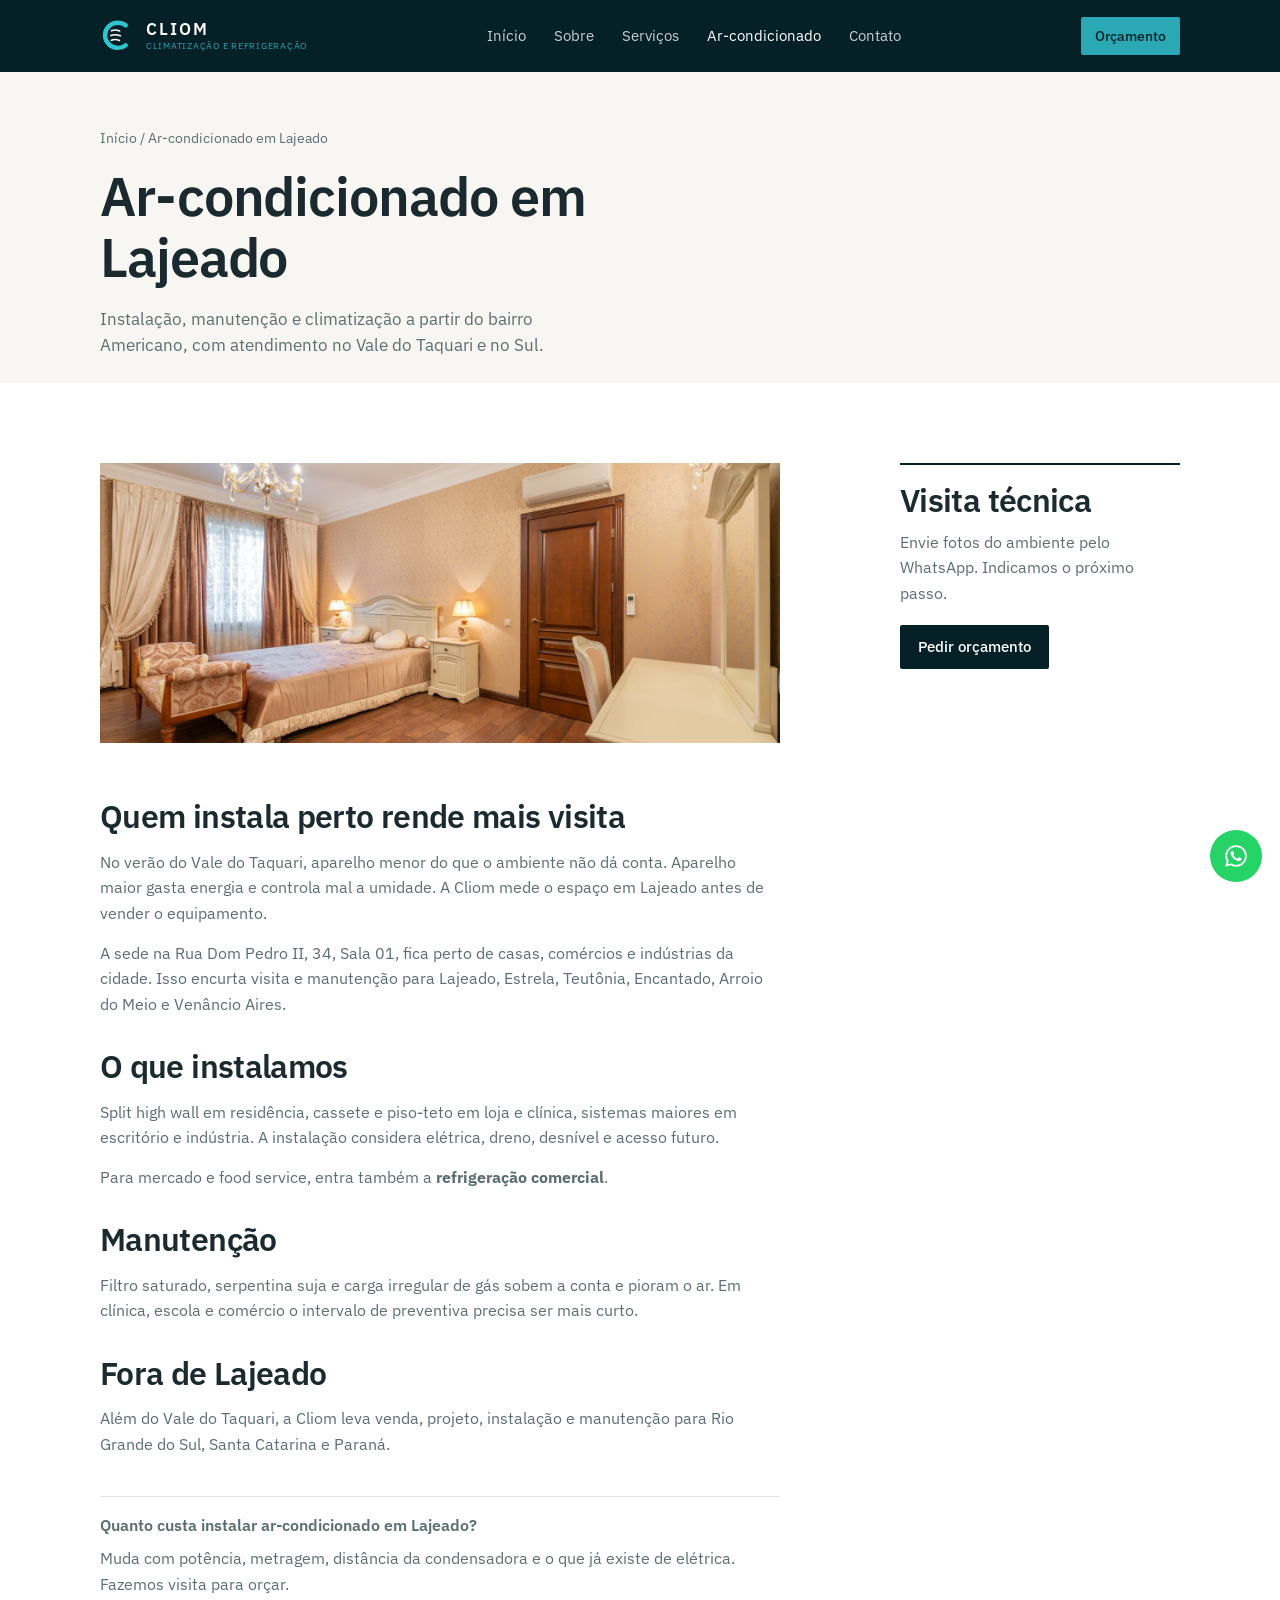
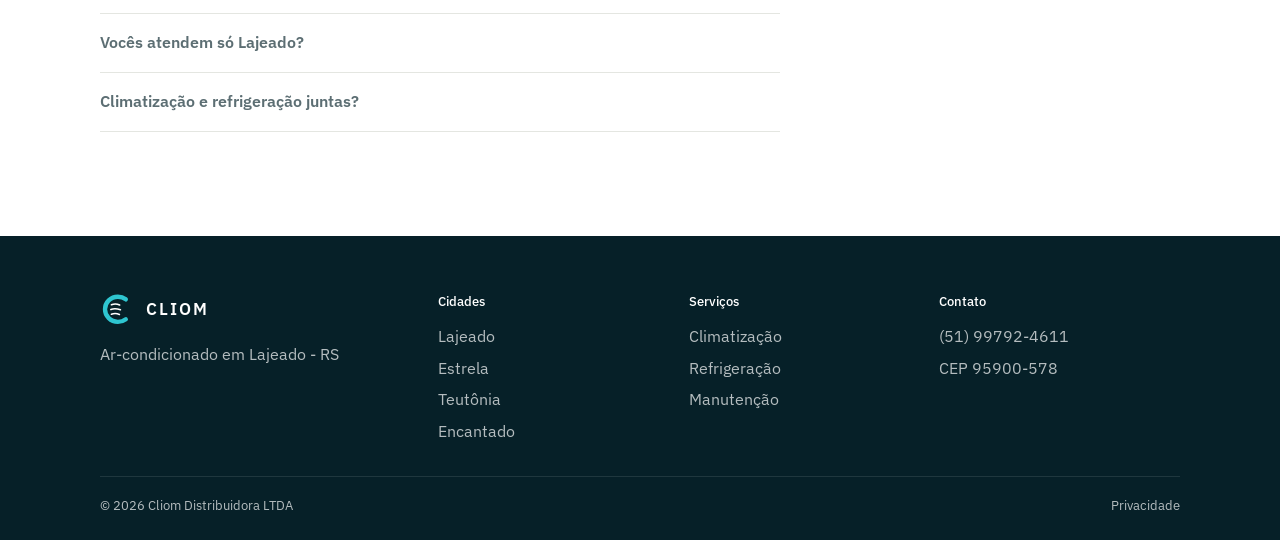
==== ar-condicionado-lajeado.html @ 46a45614 "mkfem" ====
<!DOCTYPE html>
<html lang="pt-BR">
<head>
  <meta charset="UTF-8">
  <meta name="viewport" content="width=device-width, initial-scale=1">
  <title>Ar condicionado em Lajeado - RS | Instalação e manutenção | Cliom</title>
  <meta name="description" content="Instalação e manutenção de ar-condicionado em Lajeado. A Cliom faz climatização residencial e comercial no Vale do Taquari.">
  <link rel="canonical" href="https://cliom.com.br/ar-condicionado-lajeado.html">
  <meta name="robots" content="index, follow">
  <meta name="keywords" content="ar condicionado Lajeado, climatização Lajeado, refrigeração Lajeado, instalação de ar condicionado Vale do Taquari">
  <meta name="theme-color" content="#062028">
  <meta property="og:title" content="Ar condicionado em Lajeado | Cliom">
  <meta property="og:description" content="Instalação, projeto e manutenção de ar-condicionado em Lajeado - RS.">
  <meta property="og:url" content="https://cliom.com.br/ar-condicionado-lajeado.html">
  <meta property="og:image" content="https://cliom.com.br/img/logo.jpg">
  <link rel="icon" href="img/favicon.svg" type="image/svg+xml">
  <link rel="preconnect" href="https://fonts.googleapis.com">
  <link rel="preconnect" href="https://fonts.gstatic.com" crossorigin>
  <link href="https://fonts.googleapis.com/css2?family=IBM+Plex+Sans:wght@400;500;600;700&display=swap" rel="stylesheet">
  <link rel="stylesheet" href="css/styles.css">
  <script type="application/ld+json">
  {
    "@context": "https://schema.org",
    "@type": "FAQPage",
    "mainEntity": [
      {
        "@type": "Question",
        "name": "Quanto custa instalar ar-condicionado em Lajeado?",
        "acceptedAnswer": {
          "@type": "Answer",
          "text": "Depende da potência, da metragem, da distância da condensadora e da elétrica existente. A Cliom faz visita em Lajeado para orçar."
        }
      }
    ]
  }
  </script>
</head>
<body>
  <header class="site-header" id="header">
    <div class="header-inner">
      <a class="logo" href="index.html" aria-label="Cliom, página inicial">
        <img src="img/logo.svg" alt="">
        <span class="logo-type"><strong>CLIOM</strong><span>CLIMATIZAÇÃO E REFRIGERAÇÃO</span></span>
      </a>
      <nav class="nav" aria-label="Principal">
        <a href="index.html">Início</a>
        <a href="sobre.html">Sobre</a>
        <a href="servicos.html">Serviços</a>
        <a class="active" href="ar-condicionado-lajeado.html">Ar-condicionado</a>
        <a href="contato.html">Contato</a>
      </nav>
      <div class="header-cta"><a class="btn btn-primary" href="contato.html">Orçamento</a></div>
      <button class="nav-toggle" aria-label="Abrir menu"><span></span><span></span><span></span></button>
    </div>
  </header>

  <main>
    <section class="page-hero">
      <div class="container">
        <nav class="breadcrumb"><a href="index.html">Início</a> / Ar-condicionado em Lajeado</nav>
        <h1>Ar-condicionado em Lajeado</h1>
        <p class="lead">Instalação, manutenção e climatização a partir do bairro Americano, com atendimento no Vale do Taquari e no Sul.</p>
      </div>
    </section>

    <section class="section">
      <div class="container article-layout">
        <article class="prose" data-reveal>
          <div class="photo" style="margin-bottom:24px">
            <img src="img/ac-room.jpg" alt="Ar-condicionado split em Lajeado" width="1600" height="1066" style="height:280px;object-fit:cover">
          </div>
          <h2>Quem instala perto rende mais visita</h2>
          <p>No verão do Vale do Taquari, aparelho menor do que o ambiente não dá conta. Aparelho maior gasta energia e controla mal a umidade. A Cliom mede o espaço em Lajeado antes de vender o equipamento.</p>
          <p>A sede na Rua Dom Pedro II, 34, Sala 01, fica perto de casas, comércios e indústrias da cidade. Isso encurta visita e manutenção para Lajeado, Estrela, Teutônia, Encantado, Arroio do Meio e Venâncio Aires.</p>
          <h2>O que instalamos</h2>
          <p>Split high wall em residência, cassete e piso-teto em loja e clínica, sistemas maiores em escritório e indústria. A instalação considera elétrica, dreno, desnível e acesso futuro.</p>
          <p>Para mercado e food service, entra também a <strong>refrigeração comercial</strong>.</p>
          <h2>Manutenção</h2>
          <p>Filtro saturado, serpentina suja e carga irregular de gás sobem a conta e pioram o ar. Em clínica, escola e comércio o intervalo de preventiva precisa ser mais curto.</p>
          <h2>Fora de Lajeado</h2>
          <p>Além do Vale do Taquari, a Cliom leva venda, projeto, instalação e manutenção para Rio Grande do Sul, Santa Catarina e Paraná.</p>
          <div class="faq" style="margin-top:24px">
            <details open>
              <summary>Quanto custa instalar ar-condicionado em Lajeado?</summary>
              <p>Muda com potência, metragem, distância da condensadora e o que já existe de elétrica. Fazemos visita para orçar.</p>
            </details>
            <details>
              <summary>Vocês atendem só Lajeado?</summary>
              <p>Lajeado é a base. O Vale do Taquari entra no dia a dia. O Sul entra quando o projeto pede.</p>
            </details>
            <details>
              <summary>Climatização e refrigeração juntas?</summary>
              <p>Faz sentido em comércio de alimento e indústria: um interlocutor para conforto e para frio de processo.</p>
            </details>
          </div>
        </article>
        <aside class="aside-card" data-reveal>
          <h2>Visita técnica</h2>
          <p>Envie fotos do ambiente pelo WhatsApp. Indicamos o próximo passo.</p>
          <a class="btn btn-dark" href="contato.html">Pedir orçamento</a>
        </aside>
      </div>
    </section>
  </main>

  <footer class="site-footer">
    <div class="container">
      <div class="footer-grid">
        <div>
          <a class="logo" href="index.html"><img src="img/logo.svg" alt=""><span class="logo-type"><strong>CLIOM</strong></span></a>
          <p style="margin-top:14px">Ar-condicionado em Lajeado - RS</p>
        </div>
        <div>
          <h3>Cidades</h3>
          <ul>
            <li>Lajeado</li>
            <li>Estrela</li>
            <li>Teutônia</li>
            <li>Encantado</li>
          </ul>
        </div>
        <div>
          <h3>Serviços</h3>
          <ul>
            <li><a href="servicos.html">Climatização</a></li>
            <li><a href="servicos.html">Refrigeração</a></li>
            <li><a href="servicos.html">Manutenção</a></li>
          </ul>
        </div>
        <div>
          <h3>Contato</h3>
          <ul>
            <li><a href="https://wa.me/5551997924611">(51) 99792-4611</a></li>
            <li>CEP 95900-578</li>
          </ul>
        </div>
      </div>
      <div class="footer-bottom">
        <p>© <span id="year">2026</span> Cliom Distribuidora LTDA</p>
        <a href="privacidade.html">Privacidade</a>
      </div>
    </div>
  </footer>
  <a class="wa-float" href="https://wa.me/5551997924611" target="_blank" rel="noopener" aria-label="WhatsApp da Cliom"><svg viewBox="0 0 24 24" fill="currentColor"><path d="M19.05 4.91A9.82 9.82 0 0 0 12.04 2C6.58 2 2.13 6.45 2.13 11.91c0 1.75.46 3.45 1.32 4.95L2 22l5.25-1.38a9.9 9.9 0 0 0 4.79 1.22h.01c5.46 0 9.91-4.45 9.91-9.91 0-2.65-1.03-5.14-2.91-7.02zm-7.01 15.24h-.01a8.23 8.23 0 0 1-4.19-1.15l-.3-.18-3.12.82.83-3.04-.2-.31a8.2 8.2 0 0 1-1.26-4.38c0-4.54 3.7-8.24 8.25-8.24 2.2 0 4.27.86 5.82 2.42a8.18 8.18 0 0 1 2.42 5.83c0 4.55-3.7 8.24-8.24 8.24zm4.52-6.16c-.25-.12-1.47-.72-1.7-.81-.23-.08-.39-.12-.56.12-.17.25-.64.81-.78.97-.14.17-.29.19-.54.06-.25-.12-1.05-.39-2-1.23-.74-.66-1.23-1.47-1.38-1.72-.14-.25-.02-.38.11-.51.11-.11.25-.29.37-.43.12-.14.17-.25.25-.41.08-.17.04-.31-.02-.43-.06-.12-.56-1.34-.76-1.84-.2-.48-.4-.42-.56-.42h-.48c-.17 0-.43.06-.66.31-.22.25-.87.85-.87 2.07 0 1.22.89 2.4 1.01 2.56.12.17 1.75 2.67 4.23 3.74 1.76.76 2.2.82 2.99.69.46-.08 1.47-.6 1.67-1.18.21-.58.21-1.07.14-1.18-.07-.1-.22-.16-.47-.28z"/></svg></a>
  <div class="mobile-nav" id="mobile-nav">
    <div class="mobile-panel">
      <button class="close-nav btn btn-ghost" type="button">Fechar</button>
      <nav>
        <a href="index.html">Início</a>
        <a href="sobre.html">Sobre</a>
        <a href="servicos.html">Serviços</a>
        <a href="ar-condicionado-lajeado.html">Ar-condicionado</a>
        <a href="contato.html">Contato</a>
      </nav>
    </div>
  </div>
  <script src="js/main.js"></script>
</body>
</html>
---- css/styles.css ----
:root {
  --navy: #062028;
  --navy-2: #0b303a;
  --cyan: #2aa8b3;
  --paper: #f7f6f2;
  --white: #fff;
  --ink: #1a2a2e;
  --muted: #5c6e73;
  --line: #e4e6e1;
  --header: 72px;
  --max: 1080px;
  --sans: "IBM Plex Sans", system-ui, sans-serif;
}

*,
*::before,
*::after {
  box-sizing: border-box;
  margin: 0;
  padding: 0;
}

html {
  scroll-behavior: smooth;
  scroll-padding-top: var(--header);
}

body {
  font-family: var(--sans);
  color: var(--ink);
  background: var(--white);
  line-height: 1.6;
}

img {
  max-width: 100%;
  display: block;
}

a {
  color: inherit;
  text-decoration: none;
}

button,
input,
select,
textarea {
  font: inherit;
}

button {
  cursor: pointer;
  border: 0;
  background: none;
  color: inherit;
}

ul {
  list-style: none;
}

.skip-link {
  position: absolute;
  left: 12px;
  top: -80px;
  background: var(--navy);
  color: var(--white);
  padding: 8px 12px;
  z-index: 100;
}

.skip-link:focus {
  top: 12px;
}

.container {
  width: min(calc(100% - 40px), var(--max));
  margin-inline: auto;
}

.site-header {
  position: sticky;
  top: 0;
  z-index: 50;
  height: var(--header);
  background: var(--navy);
  color: var(--white);
  transition: box-shadow 0.35s ease;
}

.site-header.scrolled {
  box-shadow: 0 8px 24px rgba(6, 32, 40, 0.28);
}

.header-inner {
  height: 100%;
  display: flex;
  align-items: center;
  justify-content: space-between;
  gap: 24px;
  width: min(calc(100% - 40px), var(--max));
  margin-inline: auto;
}

.logo {
  display: flex;
  align-items: center;
  gap: 10px;
  color: var(--white);
}

.logo img,
.logo svg {
  width: 36px;
  height: 36px;
}

.logo-type {
  display: flex;
  flex-direction: column;
  line-height: 1.05;
}

.logo-type strong {
  font-size: 1.05rem;
  letter-spacing: 0.12em;
  font-weight: 600;
}

.logo-type span {
  font-size: 0.58rem;
  letter-spacing: 0.08em;
  color: var(--cyan);
  margin-top: 3px;
}

.nav {
  display: flex;
  gap: 28px;
}

.nav a {
  color: rgba(255, 255, 255, 0.78);
  font-size: 0.92rem;
}

.nav a:hover,
.nav a.active {
  color: var(--white);
}

.header-cta .btn {
  min-height: 38px;
  padding: 0 14px;
  font-size: 0.88rem;
}

.nav-toggle {
  display: none;
  width: 40px;
  height: 40px;
  flex-direction: column;
  justify-content: center;
  align-items: center;
  gap: 5px;
}

.nav-toggle span {
  display: block;
  width: 16px;
  height: 1.5px;
  background: var(--white);
}

.btn {
  display: inline-flex;
  align-items: center;
  justify-content: center;
  min-height: 44px;
  padding: 0 18px;
  border-radius: 2px;
  font-weight: 500;
  font-size: 0.95rem;
}

.btn-primary {
  background: var(--cyan);
  color: var(--navy);
}

.btn-primary:hover {
  filter: brightness(1.05);
}

.btn-ghost {
  border: 1px solid rgba(255, 255, 255, 0.28);
  color: var(--white);
}

.btn-dark {
  background: var(--navy);
  color: var(--white);
}

.hero {
  padding: 88px 0 72px;
  background: var(--paper);
}

.hero-grid {
  display: grid;
  grid-template-columns: 1.1fr 0.9fr;
  gap: 64px;
  align-items: end;
}

.kicker {
  font-size: 0.82rem;
  color: var(--muted);
  margin-bottom: 18px;
}

h1 {
  font-size: clamp(2rem, 4.4vw, 3.4rem);
  font-weight: 600;
  line-height: 1.12;
  letter-spacing: -0.02em;
  max-width: 16ch;
}

h2 {
  font-size: clamp(1.5rem, 2.6vw, 2rem);
  font-weight: 600;
  line-height: 1.2;
  letter-spacing: -0.02em;
}

h3 {
  font-size: 1.05rem;
  font-weight: 600;
}

.lead,
.hero p {
  margin-top: 18px;
  color: var(--muted);
  max-width: 48ch;
  font-size: 1.05rem;
}

.hero-actions {
  display: flex;
  gap: 12px;
  margin-top: 28px;
}

.hero-photo {
  overflow: hidden;
}

.hero-photo img {
  width: 100%;
  height: 420px;
  object-fit: cover;
}

.section {
  padding: 80px 0;
}

.section + .section {
  padding-top: 0;
}

.rule {
  border: 0;
  border-top: 1px solid var(--line);
  margin: 0;
}

.section-head {
  margin-bottom: 36px;
  max-width: 58ch;
}

.section-head .lead {
  margin-top: 10px;
}

.service-list {
  display: grid;
  grid-template-columns: 1fr 1fr;
  gap: 0;
}

.service-list article {
  padding: 28px 32px 28px 0;
  border-top: 1px solid var(--line);
}

.service-list article:nth-child(-n + 2) {
  border-top: 0;
}

.service-list article:nth-child(odd) {
  padding-right: 40px;
}

.service-list article:nth-child(even) {
  padding-left: 40px;
  border-left: 1px solid var(--line);
}

.service-list p {
  color: var(--muted);
  margin-top: 8px;
}

.work {
  display: grid;
  grid-template-columns: 1fr 1fr;
  gap: 36px 32px;
}

.work article p {
  color: var(--muted);
  margin-top: 8px;
}

.photo {
  overflow: hidden;
  margin-bottom: 14px;
  background: var(--paper);
}

.photo img,
.work img {
  width: 100%;
  height: 240px;
  object-fit: cover;
  display: block;
}

.split {
  display: grid;
  grid-template-columns: 1fr 1fr;
  gap: 56px;
  align-items: center;
}

.split .media,
.service-block .media {
  overflow: hidden;
}

.split img,
.split .media img {
  width: 100%;
  height: 380px;
  object-fit: cover;
  object-position: center 30%;
}

.meta {
  font-size: 0.88rem;
  color: var(--muted);
  margin-top: 16px;
}

.process {
  display: grid;
  grid-template-columns: repeat(4, 1fr);
  gap: 24px;
}

.process article {
  padding-top: 16px;
  border-top: 2px solid var(--navy);
}

.process p {
  color: var(--muted);
  margin-top: 8px;
  font-size: 0.95rem;
}

.cities {
  color: var(--muted);
  line-height: 1.8;
  max-width: 62ch;
}

.faq {
  max-width: 760px;
}

.faq details {
  border-top: 1px solid var(--line);
  padding: 16px 0;
}

.faq details:last-child {
  border-bottom: 1px solid var(--line);
}

.faq summary {
  cursor: pointer;
  font-weight: 600;
  list-style: none;
}

.faq summary::-webkit-details-marker {
  display: none;
}

.faq details p {
  color: var(--muted);
  margin-top: 8px;
}

.page-hero {
  padding: 56px 0 24px;
  background: var(--paper);
}

.breadcrumb {
  font-size: 0.85rem;
  color: var(--muted);
  margin-bottom: 16px;
}

.breadcrumb a:hover {
  color: var(--cyan);
}

.legal-grid {
  display: grid;
  grid-template-columns: 1fr 1fr;
  gap: 1px;
  background: var(--line);
  border: 1px solid var(--line);
  margin-top: 40px;
}

.legal-item {
  background: var(--white);
  padding: 18px 20px;
}

.legal-item span {
  display: block;
  font-size: 0.75rem;
  color: var(--muted);
  margin-bottom: 4px;
}

.timeline {
  margin-top: 36px;
}

.timeline-item {
  display: grid;
  grid-template-columns: 140px 1fr;
  gap: 20px;
  padding: 16px 0;
  border-top: 1px solid var(--line);
}

.timeline-item strong {
  color: var(--navy);
}

.service-block {
  display: grid;
  grid-template-columns: 1fr 1fr;
  gap: 48px;
  align-items: center;
  padding: 48px 0;
  border-top: 1px solid var(--line);
}

.service-block img,
.service-block .media img {
  width: 100%;
  height: 300px;
  object-fit: cover;
}

.contact-grid {
  display: grid;
  grid-template-columns: 0.85fr 1.15fr;
  gap: 48px;
}

.contact-list {
  display: grid;
  gap: 16px;
  margin-top: 20px;
}

.contact-list p,
.contact-list a {
  color: var(--muted);
}

.contact-list strong {
  display: block;
  color: var(--ink);
  margin-bottom: 2px;
}

.form {
  display: grid;
  gap: 14px;
}

.form-row {
  display: grid;
  grid-template-columns: 1fr 1fr;
  gap: 14px;
}

label {
  display: grid;
  gap: 6px;
  font-size: 0.86rem;
  font-weight: 500;
}

input,
select,
textarea {
  width: 100%;
  border: 1px solid var(--line);
  border-radius: 2px;
  padding: 12px 14px;
  background: var(--white);
  outline: none;
}

input:focus,
select:focus,
textarea:focus {
  border-color: var(--cyan);
}

textarea {
  min-height: 120px;
  resize: vertical;
}

.map-wrap {
  margin-top: 48px;
  border: 1px solid var(--line);
}

.map-wrap iframe {
  width: 100%;
  height: 320px;
  border: 0;
  display: block;
}

.article-layout {
  display: grid;
  grid-template-columns: 1fr 280px;
  gap: 56px;
  align-items: start;
}

.prose {
  display: grid;
  gap: 14px;
  color: var(--muted);
  max-width: 68ch;
}

.prose h2,
.prose h3 {
  color: var(--ink);
  margin-top: 16px;
}

.prose a {
  color: var(--cyan);
}

.aside-card {
  position: sticky;
  top: 96px;
  padding-top: 16px;
  border-top: 2px solid var(--navy);
}

.aside-card p {
  color: var(--muted);
  margin: 10px 0 18px;
}

.site-footer {
  background: var(--navy);
  color: rgba(255, 255, 255, 0.7);
  padding: 56px 0 24px;
  margin-top: 24px;
}

.footer-grid {
  display: grid;
  grid-template-columns: 1.4fr 1fr 1fr 1.1fr;
  gap: 32px;
  padding-bottom: 32px;
  border-bottom: 1px solid rgba(255, 255, 255, 0.1);
}

.site-footer h3 {
  color: var(--white);
  margin-bottom: 12px;
  font-size: 0.8rem;
  font-weight: 500;
}

.site-footer a:hover {
  color: var(--white);
}

.site-footer li + li {
  margin-top: 6px;
}

.footer-bottom {
  display: flex;
  justify-content: space-between;
  gap: 12px;
  flex-wrap: wrap;
  padding-top: 18px;
  font-size: 0.82rem;
}

.wa-float {
  position: fixed;
  right: 18px;
  bottom: 18px;
  z-index: 40;
  width: 52px;
  height: 52px;
  border-radius: 50%;
  background: #25d366;
  color: var(--white);
  display: grid;
  place-items: center;
}

.wa-float svg {
  width: 26px;
  height: 26px;
}

.mobile-nav {
  position: fixed;
  inset: 0;
  background: rgba(6, 32, 40, 0.4);
  z-index: 80;
  opacity: 0;
  pointer-events: none;
}

.mobile-nav.open {
  opacity: 1;
  pointer-events: auto;
}

.mobile-panel {
  position: absolute;
  right: 0;
  top: 0;
  bottom: 0;
  width: min(84vw, 340px);
  background: var(--navy);
  color: var(--white);
  padding: 24px;
  display: flex;
  flex-direction: column;
  gap: 20px;
}

.mobile-panel nav {
  display: grid;
  gap: 14px;
  font-size: 1.15rem;
}

@media (max-width: 900px) {
  .nav,
  .header-cta {
    display: none;
  }

  .nav-toggle {
    display: flex;
  }

  .hero-grid,
  .service-list,
  .work,
  .split,
  .process,
  .legal-grid,
  .service-block,
  .contact-grid,
  .article-layout,
  .footer-grid,
  .form-row,
  .timeline-item {
    grid-template-columns: 1fr;
  }

  .service-list article,
  .service-list article:nth-child(odd),
  .service-list article:nth-child(even) {
    padding: 22px 0;
    border-left: 0;
    border-top: 1px solid var(--line);
  }

  .hero-photo img,
  .split img,
  .split .media img,
  .service-block img,
  .service-block .media img {
    height: 260px;
  }

  .logo-type span {
    display: none;
  }
}

@media (max-width: 640px) {
  .container,
  .header-inner {
    width: min(calc(100% - 28px), var(--max));
  }

  .hero,
  .section {
    padding: 56px 0;
  }

  .section + .section {
    padding-top: 0;
  }
}

[data-reveal] {
  opacity: 0;
  transform: translateY(28px);
  transition: opacity 0.7s ease, transform 0.7s ease;
  transition-delay: var(--d, 0s);
}

[data-reveal].is-visible {
  opacity: 1;
  transform: none;
}

[data-reveal] .photo img,
.split[data-reveal] img,
.service-block[data-reveal] img {
  transform: scale(1.06);
  transition: transform 1.1s ease;
}

[data-reveal].is-visible .photo img,
[data-reveal].is-visible img {
  transform: none;
}

.hero-copy,
.hero-photo {
  opacity: 0;
  transform: translateY(20px);
  animation: rise 0.8s ease forwards;
}

.hero-photo {
  animation-delay: 0.12s;
}

@keyframes rise {
  to {
    opacity: 1;
    transform: none;
  }
}

@media (prefers-reduced-motion: reduce) {
  html {
    scroll-behavior: auto;
  }

  [data-reveal],
  [data-reveal] img,
  .hero-copy,
  .hero-photo {
    opacity: 1;
    transform: none;
    animation: none;
    transition: none;
  }
}
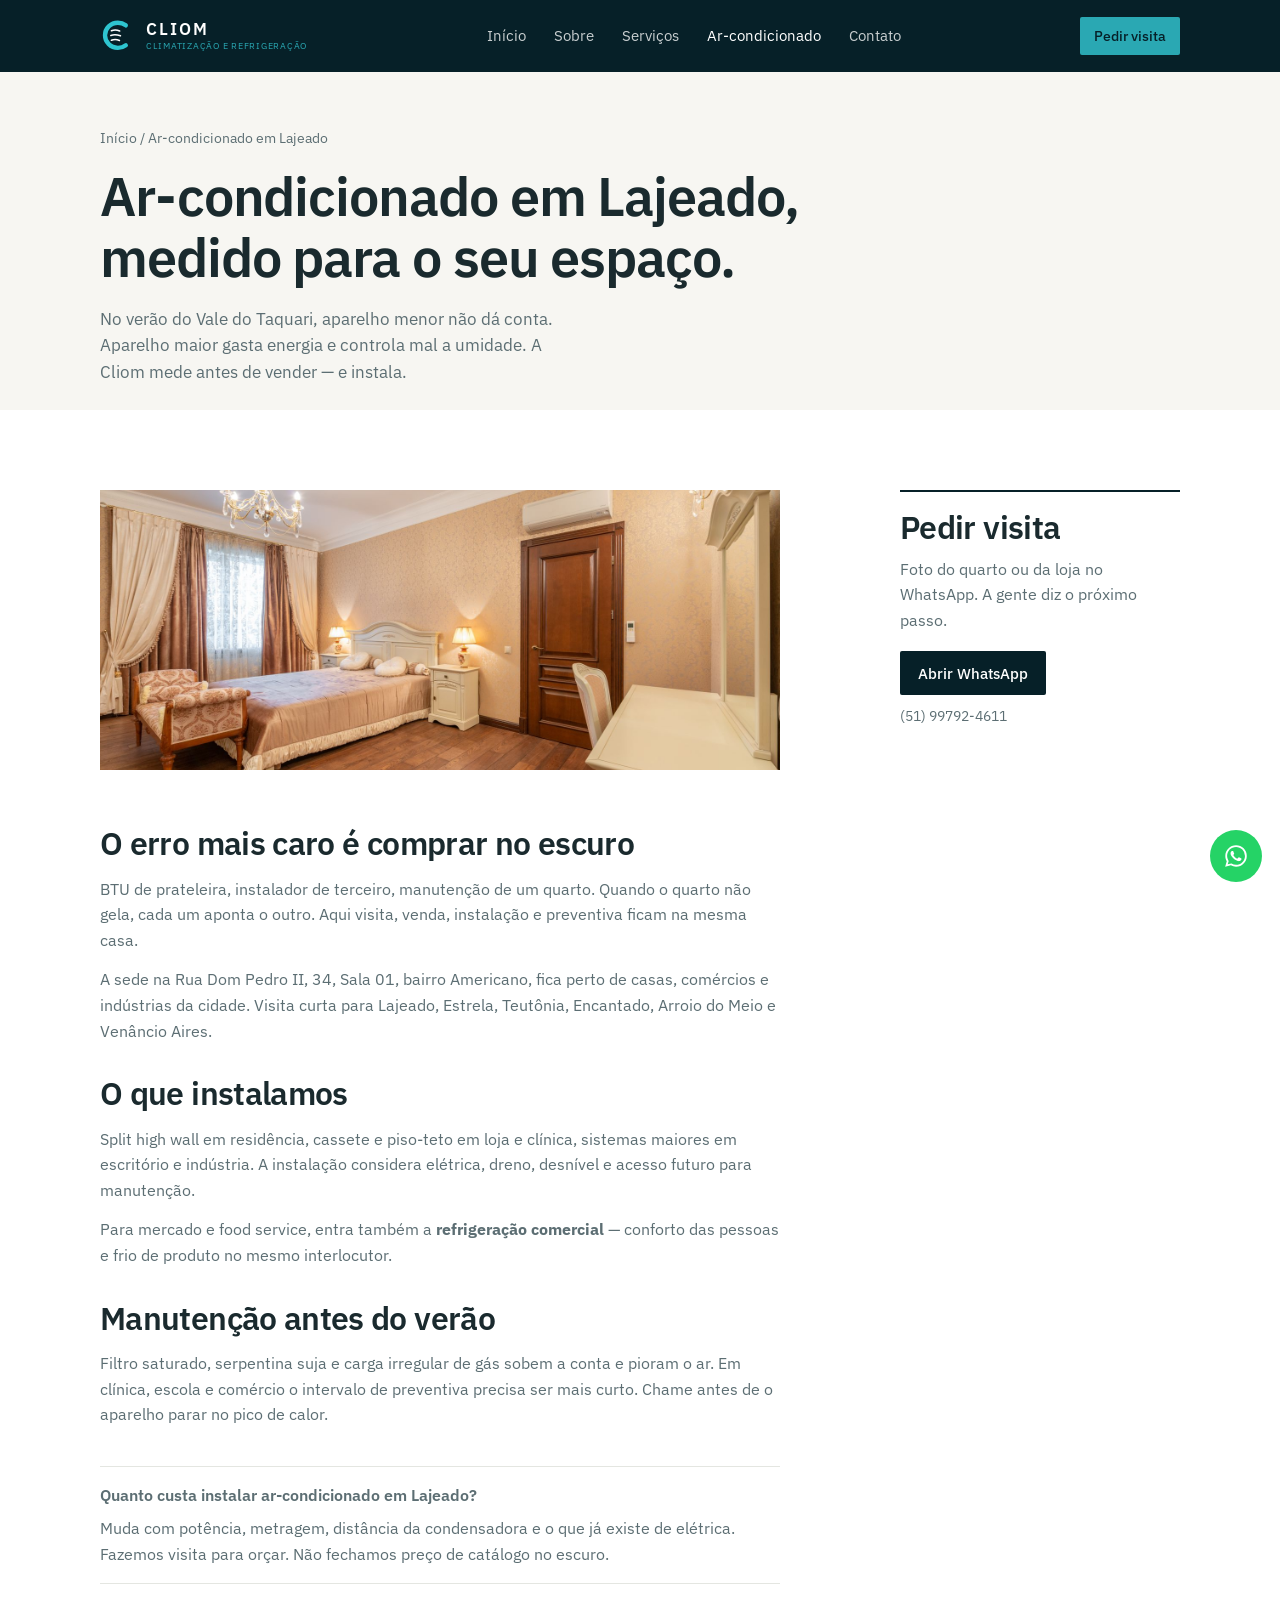
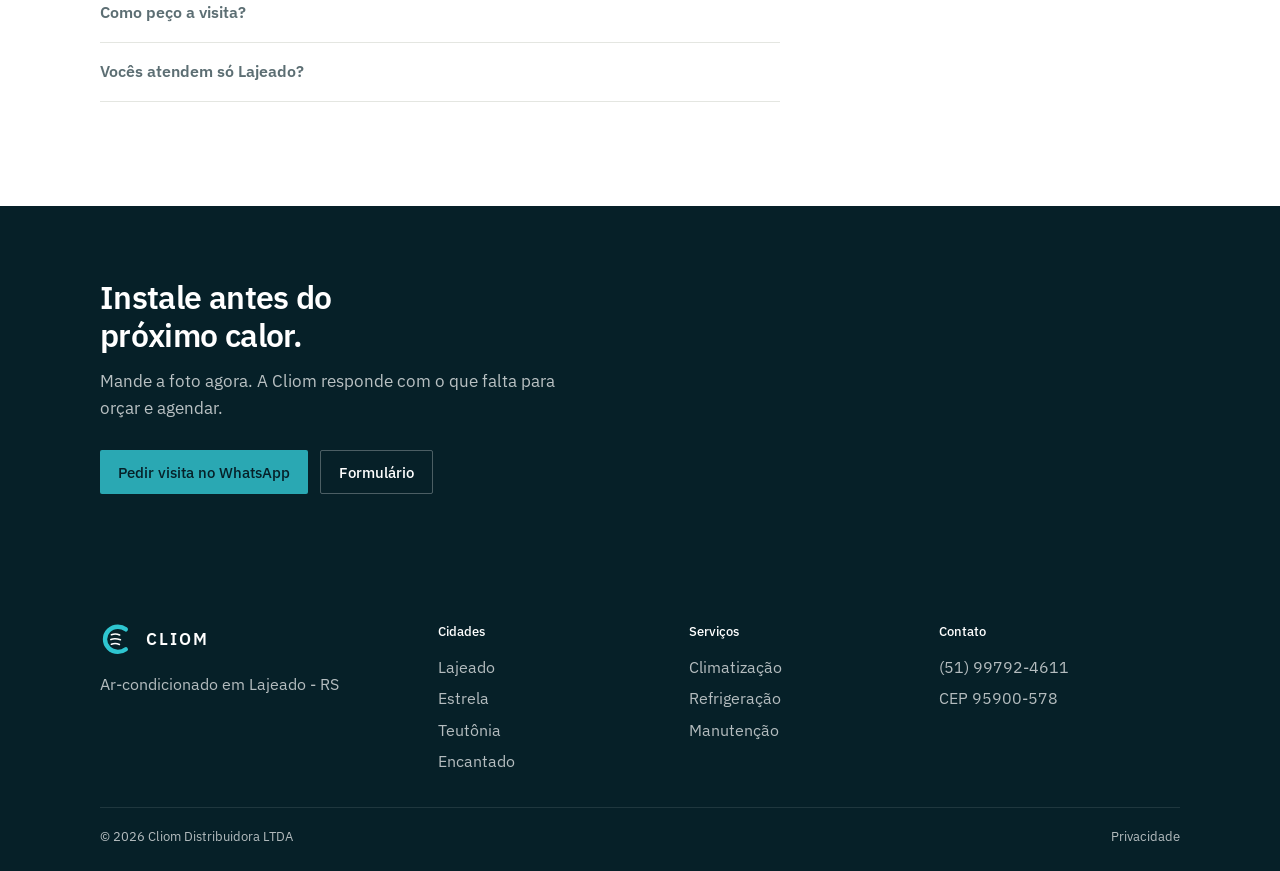
==== commit 7a4a8c35: "Reescreve o site para converter visita no WhatsApp e remove CNAE e atuação do Sobre. Co-authored-by:" ====
--- a/ar-condicionado-lajeado.html
+++ b/ar-condicionado-lajeado.html
@@ -4,13 +4,13 @@
   <meta charset="UTF-8">
   <meta name="viewport" content="width=device-width, initial-scale=1">
   <title>Ar condicionado em Lajeado - RS | Instalação e manutenção | Cliom</title>
-  <meta name="description" content="Instalação e manutenção de ar-condicionado em Lajeado. A Cliom faz climatização residencial e comercial no Vale do Taquari.">
+  <meta name="description" content="Instale ar-condicionado em Lajeado com visita técnica. A Cliom mede o ambiente, instala e faz a manutenção no Vale do Taquari.">
   <link rel="canonical" href="https://cliom.com.br/ar-condicionado-lajeado.html">
   <meta name="robots" content="index, follow">
-  <meta name="keywords" content="ar condicionado Lajeado, climatização Lajeado, refrigeração Lajeado, instalação de ar condicionado Vale do Taquari">
+  <meta name="keywords" content="ar condicionado Lajeado, instalação ar condicionado Lajeado, climatização Lajeado, refrigeração Lajeado, Vale do Taquari">
   <meta name="theme-color" content="#062028">
   <meta property="og:title" content="Ar condicionado em Lajeado | Cliom">
-  <meta property="og:description" content="Instalação, projeto e manutenção de ar-condicionado em Lajeado - RS.">
+  <meta property="og:description" content="Visita técnica, instalação e manutenção de ar-condicionado em Lajeado - RS.">
   <meta property="og:url" content="https://cliom.com.br/ar-condicionado-lajeado.html">
   <meta property="og:image" content="https://cliom.com.br/img/logo.jpg">
   <link rel="icon" href="img/favicon.svg" type="image/svg+xml">
@@ -28,7 +28,15 @@
         "name": "Quanto custa instalar ar-condicionado em Lajeado?",
         "acceptedAnswer": {
           "@type": "Answer",
-          "text": "Depende da potência, da metragem, da distância da condensadora e da elétrica existente. A Cliom faz visita em Lajeado para orçar."
+          "text": "Depende da potência, da metragem, da distância da condensadora e da elétrica existente. A Cliom faz visita em Lajeado para orçar sem inflar equipamento."
+        }
+      },
+      {
+        "@type": "Question",
+        "name": "Como peço a visita?",
+        "acceptedAnswer": {
+          "@type": "Answer",
+          "text": "Mande foto do ambiente pelo WhatsApp, com a cidade. A Cliom indica se resolve na conversa ou se marca visita."
         }
       }
     ]
@@ -49,7 +57,7 @@
         <a class="active" href="ar-condicionado-lajeado.html">Ar-condicionado</a>
         <a href="contato.html">Contato</a>
       </nav>
-      <div class="header-cta"><a class="btn btn-primary" href="contato.html">Orçamento</a></div>
+      <div class="header-cta"><a class="btn btn-primary" href="https://wa.me/5551997924611?text=Olá%2C%20Cliom.%20Quero%20instalar%20ar-condicionado%20em%20Lajeado." target="_blank" rel="noopener">Pedir visita</a></div>
       <button class="nav-toggle" aria-label="Abrir menu"><span></span><span></span><span></span></button>
     </div>
   </header>
@@ -58,8 +66,8 @@
     <section class="page-hero">
       <div class="container">
         <nav class="breadcrumb"><a href="index.html">Início</a> / Ar-condicionado em Lajeado</nav>
-        <h1>Ar-condicionado em Lajeado</h1>
-        <p class="lead">Instalação, manutenção e climatização a partir do bairro Americano, com atendimento no Vale do Taquari e no Sul.</p>
+        <h1>Ar-condicionado em Lajeado, medido para o seu espaço.</h1>
+        <p class="lead">No verão do Vale do Taquari, aparelho menor não dá conta. Aparelho maior gasta energia e controla mal a umidade. A Cliom mede antes de vender — e instala.</p>
       </div>
     </section>
 
@@ -69,39 +77,49 @@
           <div class="photo" style="margin-bottom:24px">
             <img src="img/ac-room.jpg" alt="Ar-condicionado split em Lajeado" width="1600" height="1066" style="height:280px;object-fit:cover">
           </div>
-          <h2>Quem instala perto rende mais visita</h2>
-          <p>No verão do Vale do Taquari, aparelho menor do que o ambiente não dá conta. Aparelho maior gasta energia e controla mal a umidade. A Cliom mede o espaço em Lajeado antes de vender o equipamento.</p>
-          <p>A sede na Rua Dom Pedro II, 34, Sala 01, fica perto de casas, comércios e indústrias da cidade. Isso encurta visita e manutenção para Lajeado, Estrela, Teutônia, Encantado, Arroio do Meio e Venâncio Aires.</p>
+          <h2>O erro mais caro é comprar no escuro</h2>
+          <p>BTU de prateleira, instalador de terceiro, manutenção de um quarto. Quando o quarto não gela, cada um aponta o outro. Aqui visita, venda, instalação e preventiva ficam na mesma casa.</p>
+          <p>A sede na Rua Dom Pedro II, 34, Sala 01, bairro Americano, fica perto de casas, comércios e indústrias da cidade. Visita curta para Lajeado, Estrela, Teutônia, Encantado, Arroio do Meio e Venâncio Aires.</p>
           <h2>O que instalamos</h2>
-          <p>Split high wall em residência, cassete e piso-teto em loja e clínica, sistemas maiores em escritório e indústria. A instalação considera elétrica, dreno, desnível e acesso futuro.</p>
-          <p>Para mercado e food service, entra também a <strong>refrigeração comercial</strong>.</p>
-          <h2>Manutenção</h2>
-          <p>Filtro saturado, serpentina suja e carga irregular de gás sobem a conta e pioram o ar. Em clínica, escola e comércio o intervalo de preventiva precisa ser mais curto.</p>
-          <h2>Fora de Lajeado</h2>
-          <p>Além do Vale do Taquari, a Cliom leva venda, projeto, instalação e manutenção para Rio Grande do Sul, Santa Catarina e Paraná.</p>
+          <p>Split high wall em residência, cassete e piso-teto em loja e clínica, sistemas maiores em escritório e indústria. A instalação considera elétrica, dreno, desnível e acesso futuro para manutenção.</p>
+          <p>Para mercado e food service, entra também a <strong>refrigeração comercial</strong> — conforto das pessoas e frio de produto no mesmo interlocutor.</p>
+          <h2>Manutenção antes do verão</h2>
+          <p>Filtro saturado, serpentina suja e carga irregular de gás sobem a conta e pioram o ar. Em clínica, escola e comércio o intervalo de preventiva precisa ser mais curto. Chame antes de o aparelho parar no pico de calor.</p>
           <div class="faq" style="margin-top:24px">
             <details open>
               <summary>Quanto custa instalar ar-condicionado em Lajeado?</summary>
-              <p>Muda com potência, metragem, distância da condensadora e o que já existe de elétrica. Fazemos visita para orçar.</p>
+              <p>Muda com potência, metragem, distância da condensadora e o que já existe de elétrica. Fazemos visita para orçar. Não fechamos preço de catálogo no escuro.</p>
+            </details>
+            <details>
+              <summary>Como peço a visita?</summary>
+              <p>Mande foto do ambiente no WhatsApp, com a cidade. Se a visita for necessária, marcamos. Ninguém precisa ir até a loja para começar.</p>
             </details>
             <details>
               <summary>Vocês atendem só Lajeado?</summary>
               <p>Lajeado é a base. O Vale do Taquari entra no dia a dia. O Sul entra quando o projeto pede.</p>
             </details>
-            <details>
-              <summary>Climatização e refrigeração juntas?</summary>
-              <p>Faz sentido em comércio de alimento e indústria: um interlocutor para conforto e para frio de processo.</p>
-            </details>
           </div>
         </article>
         <aside class="aside-card" data-reveal>
-          <h2>Visita técnica</h2>
-          <p>Envie fotos do ambiente pelo WhatsApp. Indicamos o próximo passo.</p>
-          <a class="btn btn-dark" href="contato.html">Pedir orçamento</a>
+          <h2>Pedir visita</h2>
+          <p>Foto do quarto ou da loja no WhatsApp. A gente diz o próximo passo.</p>
+          <a class="btn btn-dark" href="https://wa.me/5551997924611?text=Olá%2C%20Cliom.%20Quero%20instalar%20ar-condicionado%20em%20Lajeado." target="_blank" rel="noopener">Abrir WhatsApp</a>
+          <p class="hint">(51) 99792-4611</p>
         </aside>
       </div>
     </section>
   </main>
+
+  <section class="cta-band">
+    <div class="container">
+      <h2>Instale antes do próximo calor.</h2>
+      <p>Mande a foto agora. A Cliom responde com o que falta para orçar e agendar.</p>
+      <div class="hero-actions">
+        <a class="btn btn-primary" href="https://wa.me/5551997924611?text=Olá%2C%20Cliom.%20Quero%20instalar%20ar-condicionado%20em%20Lajeado." target="_blank" rel="noopener">Pedir visita no WhatsApp</a>
+        <a class="btn btn-ghost" href="contato.html">Formulário</a>
+      </div>
+    </div>
+  </section>
 
   <footer class="site-footer">
     <div class="container">
@@ -130,7 +148,7 @@
         <div>
           <h3>Contato</h3>
           <ul>
-            <li><a href="https://wa.me/5551997924611">(51) 99792-4611</a></li>
+            <li><a href="https://wa.me/5551997924611?text=Olá%2C%20Cliom.%20Quero%20instalar%20ar-condicionado%20em%20Lajeado." target="_blank" rel="noopener">(51) 99792-4611</a></li>
             <li>CEP 95900-578</li>
           </ul>
         </div>
@@ -141,7 +159,7 @@
       </div>
     </div>
   </footer>
-  <a class="wa-float" href="https://wa.me/5551997924611" target="_blank" rel="noopener" aria-label="WhatsApp da Cliom"><svg viewBox="0 0 24 24" fill="currentColor"><path d="M19.05 4.91A9.82 9.82 0 0 0 12.04 2C6.58 2 2.13 6.45 2.13 11.91c0 1.75.46 3.45 1.32 4.95L2 22l5.25-1.38a9.9 9.9 0 0 0 4.79 1.22h.01c5.46 0 9.91-4.45 9.91-9.91 0-2.65-1.03-5.14-2.91-7.02zm-7.01 15.24h-.01a8.23 8.23 0 0 1-4.19-1.15l-.3-.18-3.12.82.83-3.04-.2-.31a8.2 8.2 0 0 1-1.26-4.38c0-4.54 3.7-8.24 8.25-8.24 2.2 0 4.27.86 5.82 2.42a8.18 8.18 0 0 1 2.42 5.83c0 4.55-3.7 8.24-8.24 8.24zm4.52-6.16c-.25-.12-1.47-.72-1.7-.81-.23-.08-.39-.12-.56.12-.17.25-.64.81-.78.97-.14.17-.29.19-.54.06-.25-.12-1.05-.39-2-1.23-.74-.66-1.23-1.47-1.38-1.72-.14-.25-.02-.38.11-.51.11-.11.25-.29.37-.43.12-.14.17-.25.25-.41.08-.17.04-.31-.02-.43-.06-.12-.56-1.34-.76-1.84-.2-.48-.4-.42-.56-.42h-.48c-.17 0-.43.06-.66.31-.22.25-.87.85-.87 2.07 0 1.22.89 2.4 1.01 2.56.12.17 1.75 2.67 4.23 3.74 1.76.76 2.2.82 2.99.69.46-.08 1.47-.6 1.67-1.18.21-.58.21-1.07.14-1.18-.07-.1-.22-.16-.47-.28z"/></svg></a>
+  <a class="wa-float" href="https://wa.me/5551997924611?text=Olá%2C%20Cliom.%20Quero%20instalar%20ar-condicionado%20em%20Lajeado." target="_blank" rel="noopener" aria-label="WhatsApp da Cliom"><svg viewBox="0 0 24 24" fill="currentColor"><path d="M19.05 4.91A9.82 9.82 0 0 0 12.04 2C6.58 2 2.13 6.45 2.13 11.91c0 1.75.46 3.45 1.32 4.95L2 22l5.25-1.38a9.9 9.9 0 0 0 4.79 1.22h.01c5.46 0 9.91-4.45 9.91-9.91 0-2.65-1.03-5.14-2.91-7.02zm-7.01 15.24h-.01a8.23 8.23 0 0 1-4.19-1.15l-.3-.18-3.12.82.83-3.04-.2-.31a8.2 8.2 0 0 1-1.26-4.38c0-4.54 3.7-8.24 8.25-8.24 2.2 0 4.27.86 5.82 2.42a8.18 8.18 0 0 1 2.42 5.83c0 4.55-3.7 8.24-8.24 8.24zm4.52-6.16c-.25-.12-1.47-.72-1.7-.81-.23-.08-.39-.12-.56.12-.17.25-.64.81-.78.97-.14.17-.29.19-.54.06-.25-.12-1.05-.39-2-1.23-.74-.66-1.23-1.47-1.38-1.72-.14-.25-.02-.38.11-.51.11-.11.25-.29.37-.43.12-.14.17-.25.25-.41.08-.17.04-.31-.02-.43-.06-.12-.56-1.34-.76-1.84-.2-.48-.4-.42-.56-.42h-.48c-.17 0-.43.06-.66.31-.22.25-.87.85-.87 2.07 0 1.22.89 2.4 1.01 2.56.12.17 1.75 2.67 4.23 3.74 1.76.76 2.2.82 2.99.69.46-.08 1.47-.6 1.67-1.18.21-.58.21-1.07.14-1.18-.07-.1-.22-.16-.47-.28z"/></svg></a>
   <div class="mobile-nav" id="mobile-nav">
     <div class="mobile-panel">
       <button class="close-nav btn btn-ghost" type="button">Fechar</button>
@@ -151,6 +169,7 @@
         <a href="servicos.html">Serviços</a>
         <a href="ar-condicionado-lajeado.html">Ar-condicionado</a>
         <a href="contato.html">Contato</a>
+        <a href="https://wa.me/5551997924611?text=Olá%2C%20Cliom.%20Quero%20instalar%20ar-condicionado%20em%20Lajeado." target="_blank" rel="noopener">Pedir visita</a>
       </nav>
     </div>
   </div>
--- a/css/styles.css
+++ b/css/styles.css
@@ -226,7 +226,7 @@
   font-weight: 600;
   line-height: 1.12;
   letter-spacing: -0.02em;
-  max-width: 16ch;
+  max-width: 18ch;
 }
 
 h2 {
@@ -251,8 +251,94 @@
 
 .hero-actions {
   display: flex;
+  flex-wrap: wrap;
   gap: 12px;
   margin-top: 28px;
+}
+
+.hint {
+  margin-top: 12px;
+  font-size: 0.88rem;
+  color: var(--muted);
+}
+
+.trust {
+  display: flex;
+  flex-wrap: wrap;
+  gap: 10px 22px;
+  margin-top: 28px;
+  font-size: 0.88rem;
+  color: var(--muted);
+}
+
+.trust span {
+  padding-left: 14px;
+  position: relative;
+}
+
+.trust span::before {
+  content: "";
+  position: absolute;
+  left: 0;
+  top: 0.55em;
+  width: 6px;
+  height: 6px;
+  border-radius: 50%;
+  background: var(--cyan);
+}
+
+.reasons {
+  display: grid;
+  grid-template-columns: 1fr 1fr 1fr;
+  gap: 36px;
+}
+
+.reasons p {
+  color: var(--muted);
+  margin-top: 8px;
+}
+
+.cta-band {
+  background: var(--navy);
+  color: var(--white);
+  padding: 72px 0;
+  margin-top: 24px;
+}
+
+.cta-band h2 {
+  max-width: 18ch;
+}
+
+.cta-band p {
+  margin-top: 14px;
+  color: rgba(255, 255, 255, 0.72);
+  max-width: 48ch;
+  font-size: 1.05rem;
+}
+
+.cta-band .hero-actions {
+  margin-top: 28px;
+}
+
+.cta-band .hint {
+  color: rgba(255, 255, 255, 0.55);
+}
+
+.next {
+  display: grid;
+  grid-template-columns: repeat(3, 1fr);
+  gap: 24px;
+  margin-top: 28px;
+}
+
+.next p {
+  color: var(--muted);
+  margin-top: 8px;
+}
+
+.work .btn,
+.service-block .btn {
+  margin-top: 18px;
 }
 
 .hero-photo {
@@ -422,6 +508,10 @@
 .page-hero {
   padding: 56px 0 24px;
   background: var(--paper);
+}
+
+.page-hero h1 {
+  max-width: 22ch;
 }
 
 .breadcrumb {
@@ -605,6 +695,10 @@
   margin-top: 24px;
 }
 
+.cta-band + .site-footer {
+  margin-top: 0;
+}
+
 .footer-grid {
   display: grid;
   grid-template-columns: 1.4fr 1fr 1fr 1.1fr;
@@ -705,6 +799,8 @@
   .work,
   .split,
   .process,
+  .reasons,
+  .next,
   .legal-grid,
   .service-block,
   .contact-grid,
@@ -743,7 +839,8 @@
   }
 
   .hero,
-  .section {
+  .section,
+  .cta-band {
     padding: 56px 0;
   }
 
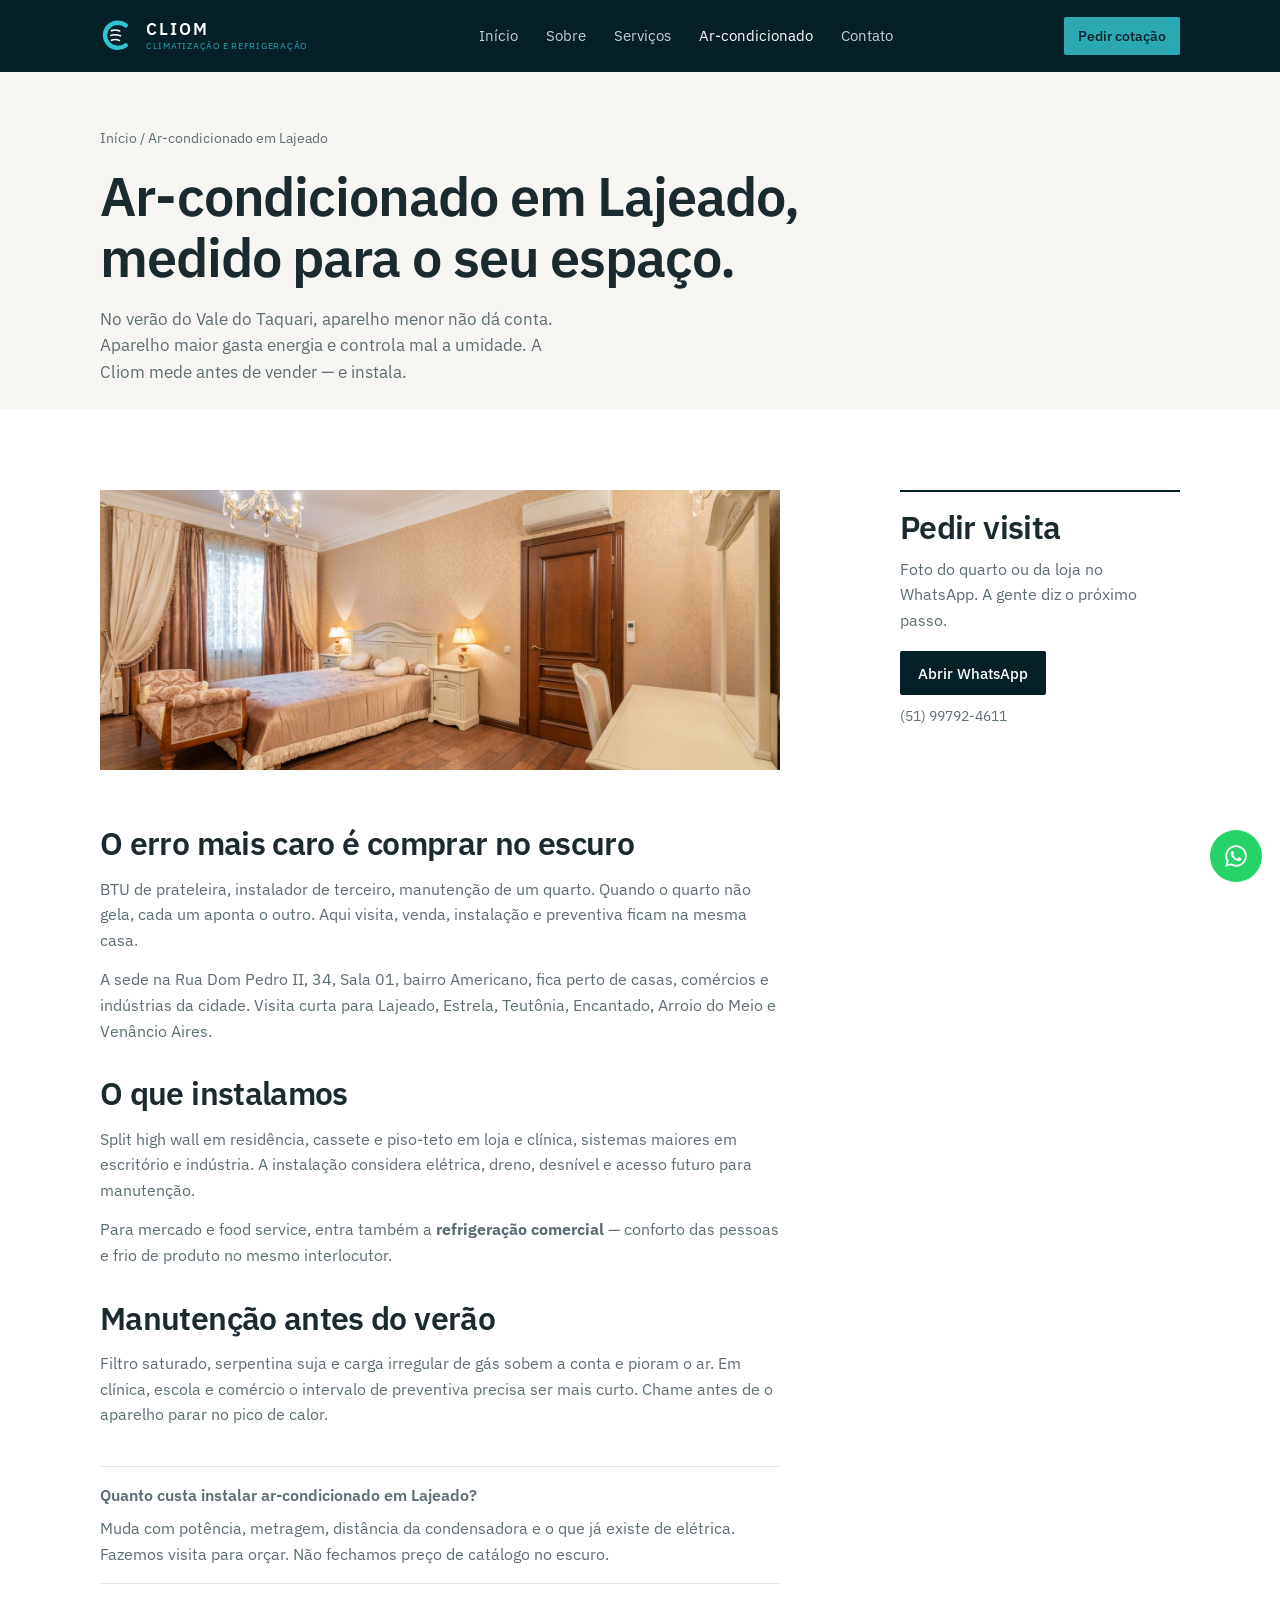
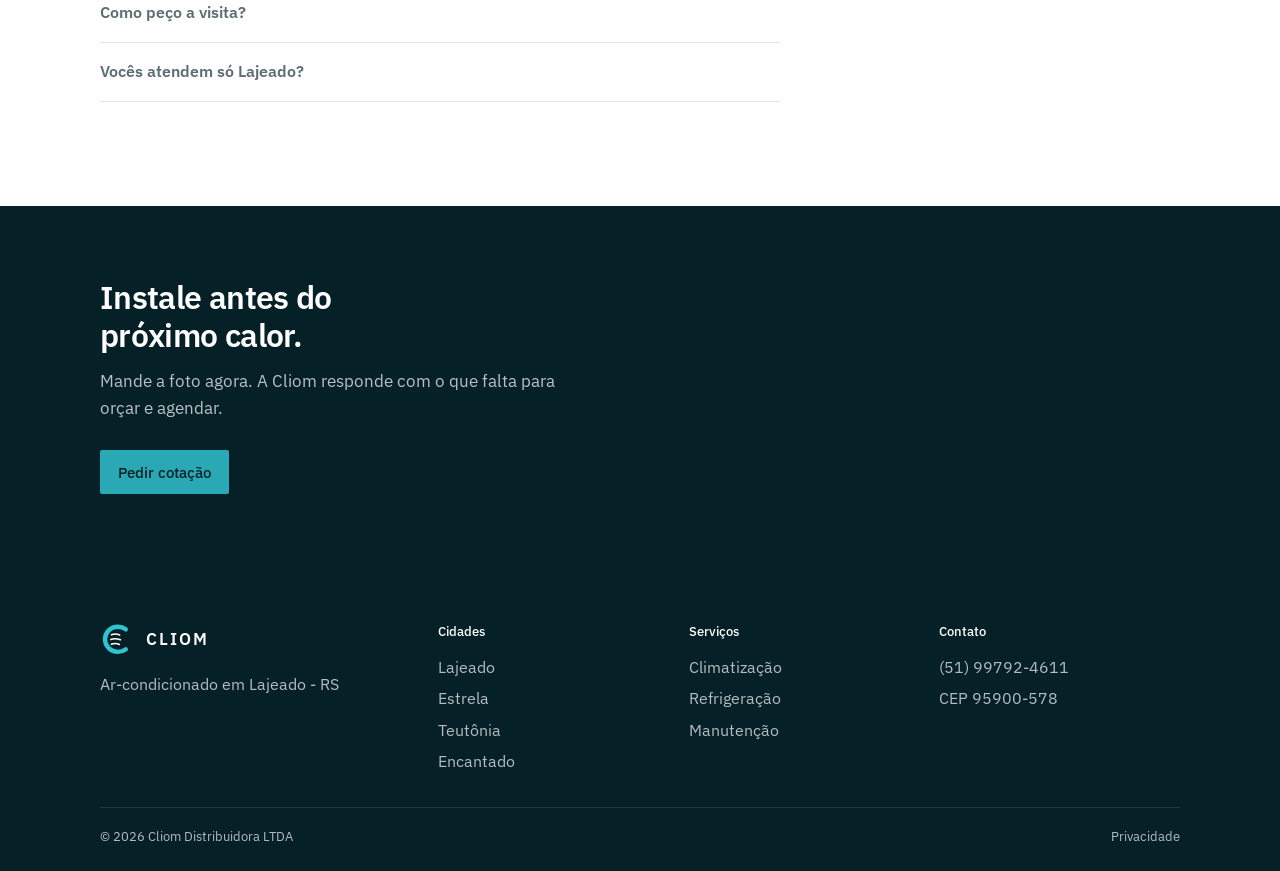
==== commit b1956b77: "Unifica o CTA em um botão Pedir cotação que abre o WhatsApp. Co-authored-by: Cursor <cursoragent@cur" ====
--- a/ar-condicionado-lajeado.html
+++ b/ar-condicionado-lajeado.html
@@ -57,7 +57,7 @@
         <a class="active" href="ar-condicionado-lajeado.html">Ar-condicionado</a>
         <a href="contato.html">Contato</a>
       </nav>
-      <div class="header-cta"><a class="btn btn-primary" href="https://wa.me/5551997924611?text=Olá%2C%20Cliom.%20Quero%20instalar%20ar-condicionado%20em%20Lajeado." target="_blank" rel="noopener">Pedir visita</a></div>
+      <div class="header-cta"><a class="btn btn-primary" href="https://wa.me/5551997924611?text=Olá%2C%20Cliom.%20Quero%20uma%20cotação." target="_blank" rel="noopener">Pedir cotação</a></div>
       <button class="nav-toggle" aria-label="Abrir menu"><span></span><span></span><span></span></button>
     </div>
   </header>
@@ -115,8 +115,7 @@
       <h2>Instale antes do próximo calor.</h2>
       <p>Mande a foto agora. A Cliom responde com o que falta para orçar e agendar.</p>
       <div class="hero-actions">
-        <a class="btn btn-primary" href="https://wa.me/5551997924611?text=Olá%2C%20Cliom.%20Quero%20instalar%20ar-condicionado%20em%20Lajeado." target="_blank" rel="noopener">Pedir visita no WhatsApp</a>
-        <a class="btn btn-ghost" href="contato.html">Formulário</a>
+        <a class="btn btn-primary" href="https://wa.me/5551997924611?text=Olá%2C%20Cliom.%20Quero%20uma%20cotação." target="_blank" rel="noopener">Pedir cotação</a>
       </div>
     </div>
   </section>
@@ -169,7 +168,7 @@
         <a href="servicos.html">Serviços</a>
         <a href="ar-condicionado-lajeado.html">Ar-condicionado</a>
         <a href="contato.html">Contato</a>
-        <a href="https://wa.me/5551997924611?text=Olá%2C%20Cliom.%20Quero%20instalar%20ar-condicionado%20em%20Lajeado." target="_blank" rel="noopener">Pedir visita</a>
+        <a href="https://wa.me/5551997924611?text=Olá%2C%20Cliom.%20Quero%20uma%20cotação." target="_blank" rel="noopener">Pedir cotação</a>
       </nav>
     </div>
   </div>
